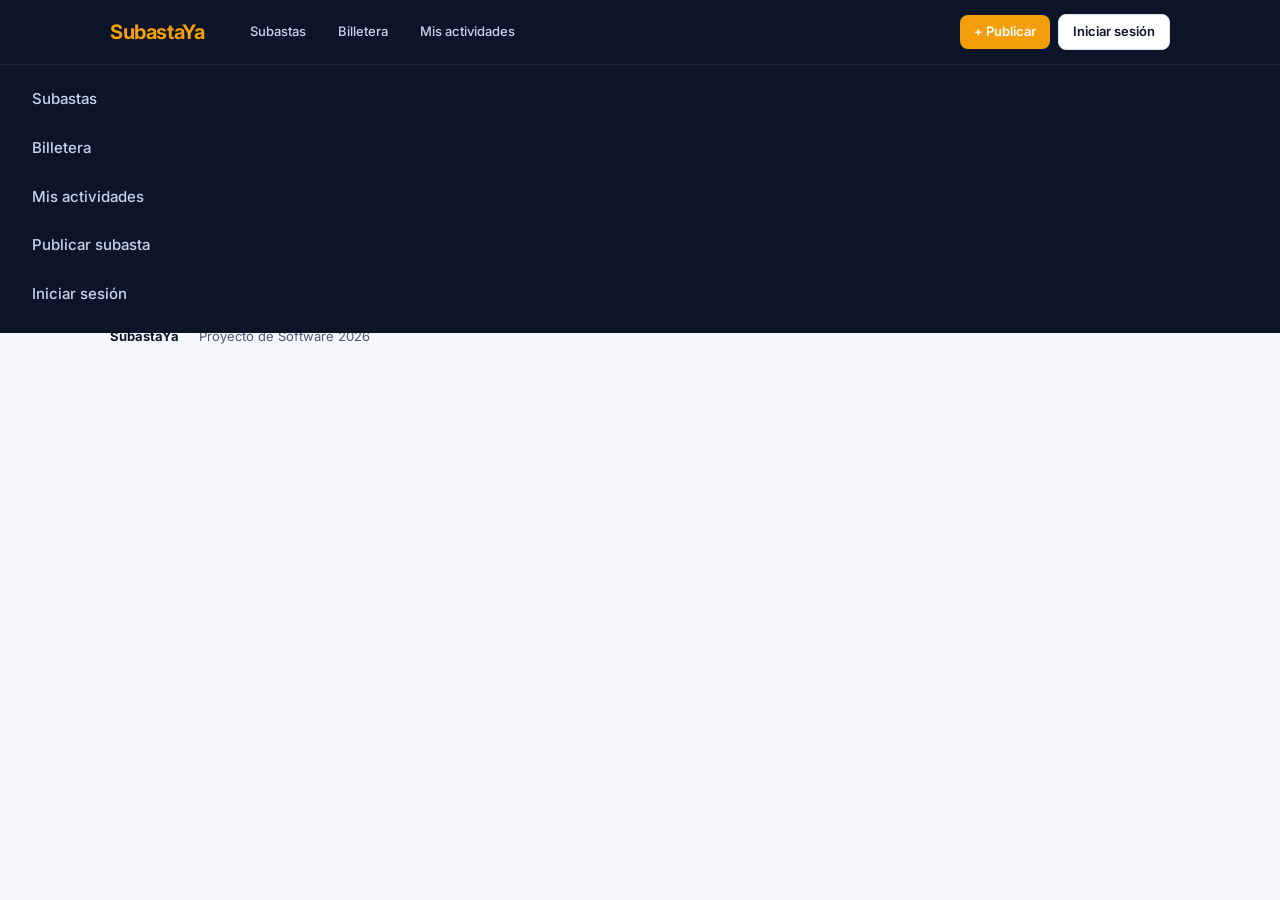
==== pages/auction-detail.html @ 017b45a2 "feat(T0): setup base — estructura de carpetas, estilos globales y servicios - styles/variables.css: " ====
<!DOCTYPE html>
<html lang="es">
<head>
  <meta charset="UTF-8">
  <meta name="viewport" content="width=device-width, initial-scale=1.0">
  <title>Subasta — SubastaYa</title>
  <link rel="stylesheet" href="../styles/variables.css">
  <link rel="stylesheet" href="../styles/global.css">
  <link rel="stylesheet" href="../styles/components.css">
  <link rel="stylesheet" href="../styles/layout.css">
</head>
<body>
  <div id="app-header"></div>
  <main class="page-content">
    <p class="estado-carga">Cargando subasta… (T2)</p>
  </main>
  <div id="app-footer"></div>
  <script src="../components/layout.js" type="module"></script>
</body>
</html>
---- styles/variables.css ----
:root {
  /* ── Colores principales ─────────────────────────── */
  --color-primary:        #F59E0B;
  --color-primary-hover:  #D97706;
  --color-primary-text:   #FFFFFF;

  /* ── Header ──────────────────────────────────────── */
  --color-header:         #0C1527;
  --color-header-text:    #FFFFFF;
  --color-header-link:    #C8D3F0;

  /* ── Fondo y superficies ─────────────────────────── */
  --color-bg:             #F6F8FD;
  --color-surface:        #FFFFFF;
  --color-surface-2:      #F0F3FC;

  /* ── Texto ───────────────────────────────────────── */
  --color-text:           #0C1527;
  --color-text-muted:     #4A5778;
  --color-text-light:     #8C99BC;

  /* ── Bordes ──────────────────────────────────────── */
  --color-border:         #DDE3F0;
  --color-border-hi:      #B8C4E0;

  /* ── Estados ─────────────────────────────────────── */
  --color-success:        #059669;
  --color-success-bg:     #ECFDF5;
  --color-error:          #DC2626;
  --color-error-bg:       #FEF2F2;
  --color-warning:        #D97706;
  --color-warning-bg:     #FFFBEB;

  /* ── Tipografía ──────────────────────────────────── */
  --font-sans:            'Inter', system-ui, sans-serif;
  --font-size-sm:         13px;
  --font-size-base:       15px;
  --font-size-lg:         18px;
  --font-size-xl:         22px;

  /* ── Formas y sombras ────────────────────────────── */
  --radius:               8px;
  --radius-lg:            12px;
  --radius-full:          9999px;
  --shadow:               0 2px 8px rgba(0, 0, 0, .08);
  --shadow-lg:            0 4px 20px rgba(0, 0, 0, .12);

  /* ── Layout ──────────────────────────────────────── */
  --max-width:            1100px;
  --header-height:        64px;
  --page-padding:         20px;
}
---- styles/global.css ----
@import url('https://fonts.googleapis.com/css2?family=Inter:wght@400;500;600;700&display=swap');

/* ── Reset ───────────────────────────────────────────── */
*, *::before, *::after {
  box-sizing: border-box;
  margin: 0;
  padding: 0;
}

/* ── Base ────────────────────────────────────────────── */
body {
  font-family:    var(--font-sans);
  font-size:      var(--font-size-base);
  background:     var(--color-bg);
  color:          var(--color-text);
  line-height:    1.65;
  min-height:     100vh;
}

a {
  color: var(--color-primary);
  text-decoration: none;
}
a:hover { text-decoration: underline; }

img { max-width: 100%; display: block; }

ul, ol { list-style: none; }

/* ── Contenedor de página ────────────────────────────── */
.page-content {
  max-width:      var(--max-width);
  margin-inline:  auto;
  padding-inline: var(--page-padding);
  padding-block:  32px 64px;
  /* Espacio para el header fijo */
  padding-top:    calc(var(--header-height) + 32px);
}

/* ── Títulos ─────────────────────────────────────────── */
h1 { font-size: var(--font-size-xl); font-weight: 700; line-height: 1.2; }
h2 { font-size: var(--font-size-lg); font-weight: 600; line-height: 1.3; }
h3 { font-size: var(--font-size-base); font-weight: 600; }

/* ── Grillas de cards ────────────────────────────────── */
.card-grid {
  display: grid;
  grid-template-columns: repeat(auto-fill, minmax(280px, 1fr));
  gap: 20px;
}

/* ── Card genérica ───────────────────────────────────── */
.card {
  background:    var(--color-surface);
  border:        1px solid var(--color-border);
  border-radius: var(--radius-lg);
  padding:       20px;
  box-shadow:    var(--shadow);
}

/* ── Mensaje de carga / vacío ────────────────────────── */
.estado-carga {
  text-align: center;
  padding: 60px 20px;
  color: var(--color-text-muted);
}

/* ── Responsive ──────────────────────────────────────── */
@media (max-width: 600px) {
  .card-grid {
    grid-template-columns: 1fr;
  }
  .page-content {
    padding-inline: 16px;
  }
}
---- styles/components.css ----
/* ════════════════════════════════════════════════════
   components.css — Estilos estándar de componentes UI
   Para cambiar el diseño de botones/inputs de TODA la
   app, modificá este archivo.
   ════════════════════════════════════════════════════ */

/* ── Botones ─────────────────────────────────────────── */
.btn {
  display:       inline-flex;
  align-items:   center;
  gap:           8px;
  padding:       10px 20px;
  border-radius: var(--radius);
  font-family:   var(--font-sans);
  font-size:     var(--font-size-base);
  font-weight:   600;
  cursor:        pointer;
  border:        none;
  transition:    background .15s, transform .1s;
  white-space:   nowrap;
}
.btn:active { transform: scale(.98); }

.btn-primary {
  background: var(--color-primary);
  color:      var(--color-primary-text);
}
.btn-primary:hover { background: var(--color-primary-hover); }

.btn-secondary {
  background: var(--color-surface);
  color:      var(--color-text);
  border:     1px solid var(--color-border);
}
.btn-secondary:hover { background: var(--color-surface-2); }

.btn-danger {
  background: var(--color-error);
  color:      #fff;
}

.btn-sm {
  padding:   6px 14px;
  font-size: var(--font-size-sm);
}

.btn-full { width: 100%; justify-content: center; }

/* ── Inputs y formularios ────────────────────────────── */
.form-group {
  display:        flex;
  flex-direction: column;
  gap:            6px;
  margin-bottom:  16px;
}

label {
  font-size:   var(--font-size-sm);
  font-weight: 600;
  color:       var(--color-text);
}

input,
select,
textarea {
  width:         100%;
  padding:       10px 12px;
  border:        1px solid var(--color-border);
  border-radius: var(--radius);
  font-family:   var(--font-sans);
  font-size:     var(--font-size-base);
  color:         var(--color-text);
  background:    var(--color-surface);
  transition:    border-color .15s;
}
input:focus,
select:focus,
textarea:focus {
  outline:      none;
  border-color: var(--color-primary);
}
input::placeholder { color: var(--color-text-light); }

textarea { resize: vertical; min-height: 100px; }

.form-error {
  font-size: var(--font-size-sm);
  color:     var(--color-error);
}

/* ── Badges / pills ──────────────────────────────────── */
.badge {
  display:       inline-block;
  padding:       3px 10px;
  border-radius: var(--radius-full);
  font-size:     12px;
  font-weight:   600;
}
.badge-activa    { background: #DCFCE7; color: #166534; }
.badge-programada{ background: #DBEAFE; color: #1E40AF; }
.badge-finalizada{ background: var(--color-surface-2); color: var(--color-text-muted); }
.badge-desierta  { background: #FEF3C7; color: #92400E; }

/* ── Alertas ─────────────────────────────────────────── */
.alerta {
  padding:       12px 16px;
  border-radius: var(--radius);
  font-size:     var(--font-size-sm);
  border:        1px solid;
  margin-bottom: 16px;
}
.alerta-error   { background: var(--color-error-bg);   color: var(--color-error);   border-color: #FECACA; }
.alerta-success { background: var(--color-success-bg); color: var(--color-success); border-color: #A7F3D0; }
.alerta-warning { background: var(--color-warning-bg); color: var(--color-warning); border-color: #FDE68A; }

/* ── Divisor ─────────────────────────────────────────── */
.divider {
  border: none;
  border-top: 1px solid var(--color-border);
  margin-block: 24px;
}

/* ── Spinner de carga ────────────────────────────────── */
.spinner {
  width:  28px;
  height: 28px;
  border: 3px solid var(--color-border);
  border-top-color: var(--color-primary);
  border-radius: 50%;
  animation: spin .7s linear infinite;
  margin-inline: auto;
}
@keyframes spin { to { transform: rotate(360deg); } }
---- styles/layout.css ----
/* ════════════════════════════════════════════════════
   layout.css — Estilos del header y footer globales
   Se importa en cada página junto con global.css
   ════════════════════════════════════════════════════ */

/* ── Header ──────────────────────────────────────────── */
.main-header {
  position:   fixed;
  top:        0;
  left:       0;
  right:      0;
  z-index:    100;
  background: var(--color-header);
  height:     var(--header-height);
  box-shadow: 0 1px 8px rgba(0,0,0,.2);
}

.main-header__inner {
  max-width:      var(--max-width);
  margin-inline:  auto;
  padding-inline: var(--page-padding);
  height:         100%;
  display:        flex;
  align-items:    center;
  gap:            24px;
}

.main-header__logo {
  font-size:   20px;
  font-weight: 700;
  color:       var(--color-primary) !important;
  text-decoration: none !important;
  letter-spacing: -.02em;
  margin-right: 8px;
}

.main-header__nav {
  display: flex;
  gap:     4px;
  flex:    1;
}

.main-header__nav a {
  padding:       8px 14px;
  border-radius: var(--radius);
  color:         var(--color-header-link);
  font-size:     var(--font-size-sm);
  font-weight:   500;
  text-decoration: none;
  transition:    background .15s, color .15s;
}
.main-header__nav a:hover,
.main-header__nav a.active {
  background: rgba(255,255,255,.1);
  color:      #fff;
  text-decoration: none;
}

.main-header__actions {
  display:    flex;
  align-items: center;
  gap:        8px;
}

/* Hamburguesa — oculto en desktop */
.main-header__burger {
  display:        none;
  flex-direction: column;
  gap:            5px;
  background:     none;
  border:         none;
  cursor:         pointer;
  padding:        4px;
  margin-left:    auto;
}
.main-header__burger span {
  display:       block;
  width:         22px;
  height:        2px;
  background:    var(--color-header-link);
  border-radius: 2px;
}

/* Menú mobile */
.main-header__mobile-nav {
  background:     var(--color-header);
  padding:        12px 20px 16px;
  display:        flex;
  flex-direction: column;
  gap:            4px;
  border-top:     1px solid rgba(255,255,255,.08);
}
.main-header__mobile-nav a {
  padding:       10px 12px;
  border-radius: var(--radius);
  color:         var(--color-header-link);
  font-weight:   500;
  text-decoration: none;
}
.main-header__mobile-nav a:hover {
  background: rgba(255,255,255,.08);
  color: #fff;
  text-decoration: none;
}

/* ── Footer ──────────────────────────────────────────── */
.main-footer {
  border-top:  1px solid var(--color-border);
  margin-top:  auto;
}
.main-footer__inner {
  max-width:      var(--max-width);
  margin-inline:  auto;
  padding-inline: var(--page-padding);
  padding-block:  20px;
  display:        flex;
  align-items:    center;
  gap:            8px;
  font-size:      var(--font-size-sm);
  color:          var(--color-text-muted);
}
.main-footer__brand { font-weight: 700; color: var(--color-text); }
.main-footer__sep   { color: var(--color-border); }

/* ── Responsive ──────────────────────────────────────── */
@media (max-width: 640px) {
  .main-header {
    height: auto;
    min-height: var(--header-height);
  }
  .main-header__nav,
  .main-header__actions {
    display: none;
  }
  .main-header__burger {
    display: flex;
  }
  .main-header__inner {
    flex-wrap: wrap;
    padding-block: 14px;
  }
  .page-content {
    padding-top: calc(var(--header-height) + 16px);
  }
}
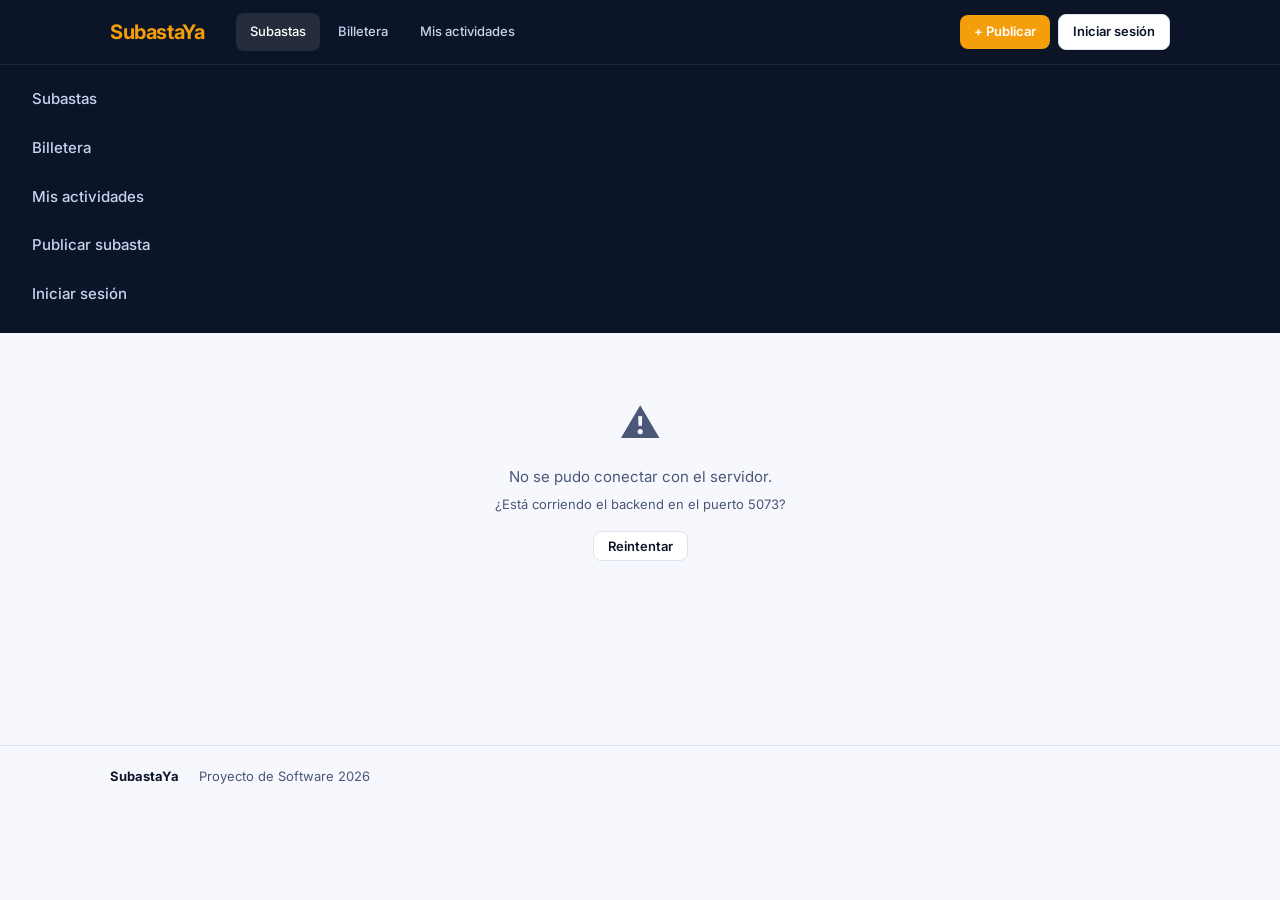
==== commit 7efbc78d: "feat(T2): detalle de subasta — puja en tiempo real, timer y anti-sniping - pages/auction-detail.html" ====
--- a/pages/auction-detail.html
+++ b/pages/auction-detail.html
@@ -8,13 +8,129 @@
   <link rel="stylesheet" href="../styles/global.css">
   <link rel="stylesheet" href="../styles/components.css">
   <link rel="stylesheet" href="../styles/layout.css">
+  <link rel="stylesheet" href="../styles/auction-detail.css">
 </head>
 <body>
+
   <div id="app-header"></div>
+
   <main class="page-content">
-    <p class="estado-carga">Cargando subasta… (T2)</p>
+
+    <!-- Spinner inicial -->
+    <div id="estado-carga" class="estado-carga">
+      <div class="spinner"></div>
+    </div>
+
+    <!-- Contenido principal (oculto hasta que carga) -->
+    <div id="auction-content" hidden>
+
+      <!-- Breadcrumb -->
+      <nav class="breadcrumb" aria-label="Navegación">
+        <a href="../index.html">Inicio</a>
+        <span class="breadcrumb__sep">›</span>
+        <span id="breadcrumb-titulo">Subasta</span>
+      </nav>
+
+      <!-- Grid: imagen izquierda, panel derecho -->
+      <div class="detalle-grid">
+
+        <!-- Imagen -->
+        <div class="detalle-imagen">
+          <img id="img-subasta" src="" alt="">
+          <div id="img-fallback" class="detalle-imagen__fallback" hidden>🏷️</div>
+        </div>
+
+        <!-- Panel de info + acciones -->
+        <div class="detalle-panel">
+
+          <!-- Badges -->
+          <div class="detalle-badges">
+            <span id="badge-categoria" class="detalle-categoria"></span>
+            <span id="badge-estado" class="badge"></span>
+          </div>
+
+          <!-- Título y vendedor -->
+          <h1 id="titulo-subasta" class="detalle-titulo"></h1>
+          <p id="vendedor-info" class="detalle-vendedor"></p>
+          <p id="precio-base-info" class="detalle-vendedor" style="margin-top:-8px"></p>
+
+          <!-- Precios -->
+          <div class="precio-box">
+            <div>
+              <p class="precio-label">Oferta actual</p>
+              <p id="oferta-actual" class="precio-valor sin-ofertas">Sin ofertas</p>
+            </div>
+            <div>
+              <p class="precio-label">Pujas</p>
+              <p id="cantidad-pujas" class="precio-valor">0</p>
+            </div>
+          </div>
+
+          <!-- Próxima puja mínima (solo ACTIVA) -->
+          <div id="proxima-puja-wrap" hidden>
+            <p class="precio-label" style="margin-bottom:4px">Próxima puja mínima</p>
+            <p id="proxima-puja" class="precio-minima"></p>
+          </div>
+
+          <!-- Timer -->
+          <div id="timer-box" class="timer-box" hidden>
+            <span class="timer-icono">⏱</span>
+            <div>
+              <p id="timer-valor-grande" class="timer-valor-grande">--:--:--</p>
+              <p id="timer-subtexto" class="timer-subtexto">restantes</p>
+            </div>
+          </div>
+
+          <!-- Formulario de puja (solo ACTIVA) -->
+          <form id="form-puja" class="form-puja" hidden onsubmit="return false">
+            <h3>Hacer una puja</h3>
+            <div class="form-group">
+              <label class="form-label" for="input-comprador">Tu ID de usuario</label>
+              <input id="input-comprador" type="number" min="1" class="form-control"
+                     placeholder="Ej: 5" required>
+            </div>
+            <div class="puja-row">
+              <input id="input-monto" type="number" min="1" step="1" class="form-control"
+                     placeholder="Monto" required>
+              <button id="btn-pujar" type="button" class="btn btn-primary">Pujar →</button>
+            </div>
+            <div id="alerta-puja"></div>
+          </form>
+
+          <!-- Estado finalizado / desierto -->
+          <div id="estado-finalizado" class="estado-finalizado" hidden>
+            <p id="fin-estado"></p>
+            <p id="fin-ganador" class="ganador"></p>
+          </div>
+
+        </div><!-- /detalle-panel -->
+      </div><!-- /detalle-grid -->
+
+      <!-- Sección inferior: descripción + historial -->
+      <div class="detalle-bottom">
+
+        <section class="detalle-descripcion">
+          <h2>Descripción</h2>
+          <p id="descripcion-subasta"></p>
+        </section>
+
+        <section class="detalle-historial">
+          <h2>Historial de pujas</h2>
+          <div id="historial-lista" class="historial-lista">
+            <p class="historial-vacio">Todavía no hay pujas.</p>
+          </div>
+        </section>
+
+      </div><!-- /detalle-bottom -->
+
+    </div><!-- /auction-content -->
+
   </main>
+
   <div id="app-footer"></div>
+
   <script src="../components/layout.js" type="module"></script>
+  <script src="../scripts/auction-detail.js" type="module"></script>
+
 </body>
 </html>
--- a/styles/auction-detail.css
+++ b/styles/auction-detail.css
@@ -0,0 +1,259 @@
+/* ════════════════════════════════════════════════════
+   auction-detail.css — Sala de subasta (T2)
+   ════════════════════════════════════════════════════ */
+
+/* ── Breadcrumb ───────────────────────────────────────── */
+.breadcrumb {
+  display:     flex;
+  align-items: center;
+  gap:         8px;
+  font-size:   var(--font-size-sm);
+  color:       var(--color-text-muted);
+  margin-bottom: 24px;
+}
+.breadcrumb a { color: var(--color-text-muted); }
+.breadcrumb a:hover { color: var(--color-primary); text-decoration: none; }
+.breadcrumb__sep { color: var(--color-border); }
+
+/* ── Grid principal (imagen + panel) ──────────────────── */
+.detalle-grid {
+  display:   grid;
+  grid-template-columns: 1fr 420px;
+  gap:       32px;
+  align-items: start;
+  margin-bottom: 40px;
+}
+
+/* ── Imagen ───────────────────────────────────────────── */
+.detalle-imagen {
+  position:      sticky;
+  top:           calc(var(--header-height) + 20px);
+  border-radius: var(--radius-lg);
+  overflow:      hidden;
+  aspect-ratio:  4/3;
+  background:    var(--color-surface-2);
+}
+.detalle-imagen img {
+  width:      100%;
+  height:     100%;
+  object-fit: cover;
+}
+.detalle-imagen__fallback {
+  display:         flex;
+  align-items:     center;
+  justify-content: center;
+  width:  100%;
+  height: 100%;
+  font-size: 80px;
+}
+
+/* ── Panel derecho ────────────────────────────────────── */
+.detalle-panel {
+  display:        flex;
+  flex-direction: column;
+  gap:            20px;
+}
+
+.detalle-badges {
+  display:    flex;
+  align-items: center;
+  gap:        8px;
+  flex-wrap:  wrap;
+}
+.detalle-categoria {
+  font-size:   var(--font-size-sm);
+  font-weight: 600;
+  color:       var(--color-primary);
+  text-transform: uppercase;
+  letter-spacing: .06em;
+}
+.detalle-titulo {
+  font-size:   clamp(20px, 3vw, 28px);
+  font-weight: 700;
+  line-height: 1.2;
+  color:       var(--color-text);
+  text-wrap:   balance;
+}
+.detalle-vendedor {
+  font-size: var(--font-size-sm);
+  color:     var(--color-text-muted);
+}
+
+/* ── Caja de precios ──────────────────────────────────── */
+.precio-box {
+  background:    var(--color-surface);
+  border:        1px solid var(--color-border);
+  border-radius: var(--radius-lg);
+  padding:       20px;
+  display:       grid;
+  grid-template-columns: 1fr 1fr;
+  gap:           16px;
+}
+.precio-label {
+  font-size:      var(--font-size-sm);
+  color:          var(--color-text-muted);
+  text-transform: uppercase;
+  letter-spacing: .06em;
+  margin-bottom:  4px;
+}
+.precio-valor {
+  font-size:            28px;
+  font-weight:          700;
+  color:                var(--color-text);
+  font-variant-numeric: tabular-nums;
+  line-height:          1;
+}
+.precio-valor.sin-ofertas {
+  font-size:   var(--font-size-base);
+  font-weight: 400;
+  color:       var(--color-text-muted);
+}
+.precio-minima {
+  font-size:            var(--font-size-lg);
+  font-weight:          600;
+  color:                var(--color-primary);
+  font-variant-numeric: tabular-nums;
+}
+
+/* ── Timer ────────────────────────────────────────────── */
+.timer-box {
+  display:         flex;
+  align-items:     center;
+  justify-content: center;
+  gap:             10px;
+  background:      var(--color-surface);
+  border:          1px solid var(--color-border);
+  border-radius:   var(--radius-lg);
+  padding:         16px 20px;
+}
+.timer-icono { font-size: 20px; }
+.timer-valor-grande {
+  font-size:            36px;
+  font-weight:          700;
+  font-variant-numeric: tabular-nums;
+  color:                var(--color-text);
+  letter-spacing:       .04em;
+}
+.timer-valor-grande.urgente { color: var(--color-error); }
+.timer-subtexto {
+  font-size: var(--font-size-sm);
+  color:     var(--color-text-muted);
+}
+
+/* ── Formulario de puja ───────────────────────────────── */
+.form-puja {
+  background:    var(--color-surface);
+  border:        1px solid var(--color-border);
+  border-radius: var(--radius-lg);
+  padding:       20px;
+  display:       flex;
+  flex-direction: column;
+  gap:           12px;
+}
+.form-puja h3 {
+  font-size:   var(--font-size-base);
+  font-weight: 600;
+  color:       var(--color-text);
+}
+.puja-row {
+  display: flex;
+  gap:     8px;
+}
+.puja-row input { flex: 1; }
+
+/* ── Toast de extensión anti-sniping ─────────────────── */
+.toast {
+  position:      fixed;
+  bottom:        24px;
+  left:          50%;
+  transform:     translateX(-50%);
+  background:    #1E3A5F;
+  color:         #fff;
+  padding:       12px 24px;
+  border-radius: var(--radius-full);
+  font-size:     var(--font-size-sm);
+  font-weight:   600;
+  box-shadow:    var(--shadow-lg);
+  z-index:       200;
+  white-space:   nowrap;
+  animation:     toast-in .3s ease;
+}
+@keyframes toast-in {
+  from { opacity: 0; transform: translateX(-50%) translateY(12px); }
+  to   { opacity: 1; transform: translateX(-50%) translateY(0);    }
+}
+
+/* ── Estado finalizado ────────────────────────────────── */
+.estado-finalizado {
+  background:    var(--color-surface);
+  border:        1px solid var(--color-border);
+  border-radius: var(--radius-lg);
+  padding:       20px;
+  text-align:    center;
+  color:         var(--color-text-muted);
+}
+.estado-finalizado .ganador {
+  font-size:   var(--font-size-lg);
+  font-weight: 700;
+  color:       var(--color-success);
+  margin-top:  8px;
+}
+
+/* ── Sección inferior (descripción + historial) ───────── */
+.detalle-bottom {
+  display: grid;
+  grid-template-columns: 1fr 1fr;
+  gap:     32px;
+}
+.detalle-bottom h2 {
+  font-size:     var(--font-size-base);
+  font-weight:   600;
+  margin-bottom: 12px;
+  padding-bottom: 10px;
+  border-bottom: 1px solid var(--color-border);
+}
+.detalle-descripcion p {
+  color:       var(--color-text-muted);
+  line-height: 1.7;
+  white-space: pre-wrap;
+}
+
+/* ── Historial de pujas ───────────────────────────────── */
+.historial-lista {
+  display:        flex;
+  flex-direction: column;
+  gap:            1px;
+}
+.puja-item {
+  display:         flex;
+  align-items:     center;
+  justify-content: space-between;
+  padding:         10px 0;
+  border-bottom:   1px solid var(--color-border);
+  font-size:       var(--font-size-sm);
+}
+.puja-item:last-child { border-bottom: none; }
+.puja-monto {
+  font-weight:          700;
+  font-variant-numeric: tabular-nums;
+  color:                var(--color-text);
+}
+.puja-item.primera .puja-monto { color: var(--color-primary); }
+.puja-postor { color: var(--color-text-muted); }
+.puja-fecha  { color: var(--color-text-light); font-size: 11px; }
+.historial-vacio {
+  color:     var(--color-text-muted);
+  font-size: var(--font-size-sm);
+  padding:   16px 0;
+}
+
+/* ── Responsive ───────────────────────────────────────── */
+@media (max-width: 860px) {
+  .detalle-grid   { grid-template-columns: 1fr; }
+  .detalle-imagen { position: static; aspect-ratio: 16/9; }
+  .detalle-bottom { grid-template-columns: 1fr; }
+}
+@media (max-width: 480px) {
+  .precio-box { grid-template-columns: 1fr; }
+  .puja-row   { flex-direction: column; }
+}
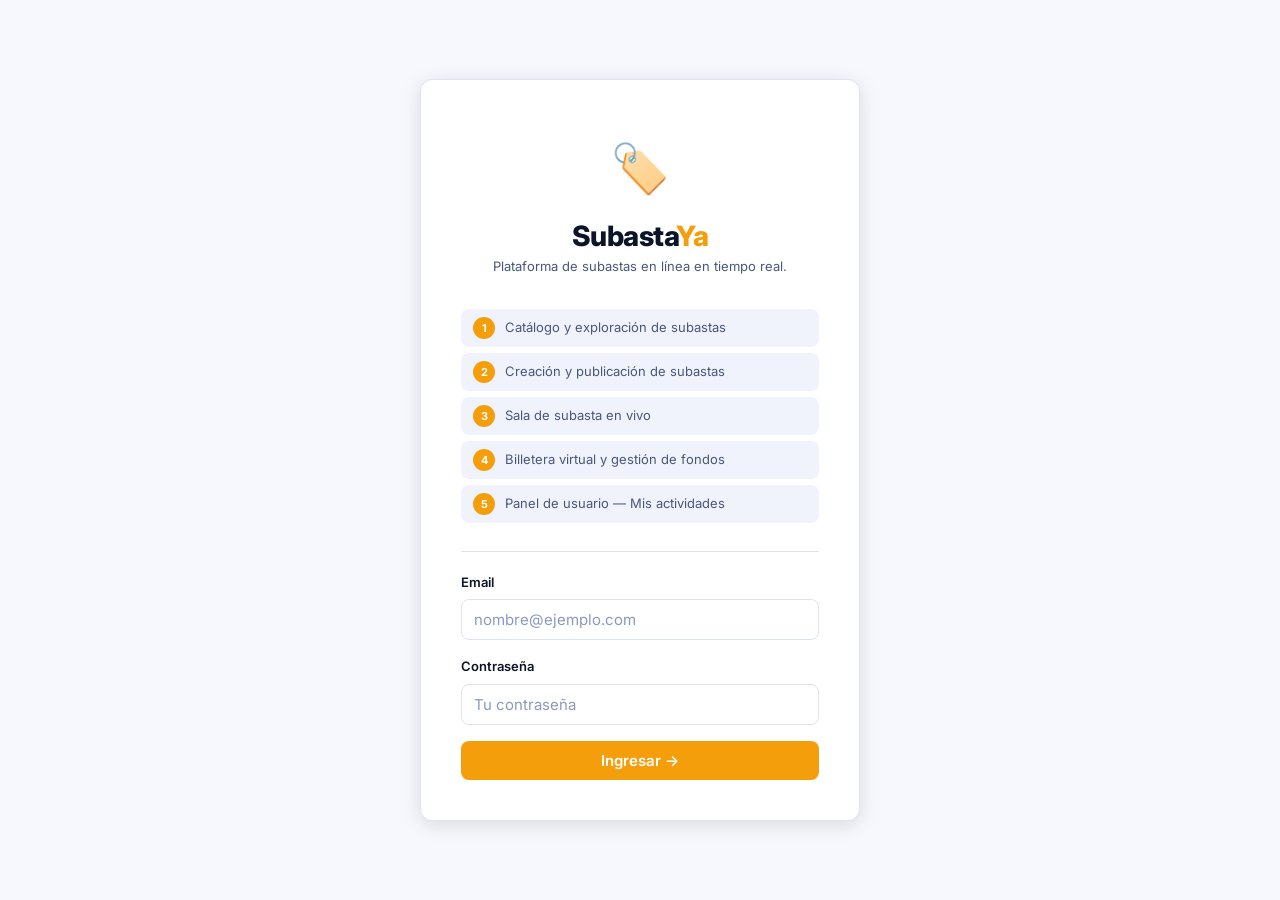
==== commit aca5362c: "SCRUM-16: autenticacion JWT + sesion desde localStorage en todo el frontend - Login con email + pass" ====
--- a/pages/auction-detail.html
+++ b/pages/auction-detail.html
@@ -84,11 +84,6 @@
           <!-- Formulario de puja (solo ACTIVA) -->
           <form id="form-puja" class="form-puja" hidden onsubmit="return false">
             <h3>Hacer una puja</h3>
-            <div class="form-group">
-              <label class="form-label" for="input-comprador">Tu ID de usuario</label>
-              <input id="input-comprador" type="number" min="1" class="form-control"
-                     placeholder="Ej: 5" required>
-            </div>
             <div class="puja-row">
               <input id="input-monto" type="number" min="1" step="1" class="form-control"
                      placeholder="Monto" required>
--- a/styles/global.css
+++ b/styles/global.css
@@ -6,6 +6,8 @@
   margin: 0;
   padding: 0;
 }
+
+[hidden] { display: none !important; }
 
 /* ── Base ────────────────────────────────────────────── */
 body {
--- a/styles/components.css
+++ b/styles/components.css
@@ -83,9 +83,34 @@
 
 textarea { resize: vertical; min-height: 100px; }
 
+.form-label {
+  font-size:   var(--font-size-sm);
+  font-weight: 600;
+  color:       var(--color-text);
+}
+.form-hint {
+  font-size: var(--font-size-sm);
+  color:     var(--color-text-muted);
+}
+.form-required { color: var(--color-error); }
 .form-error {
   font-size: var(--font-size-sm);
   color:     var(--color-error);
+}
+.form-control {
+  width:         100%;
+  padding:       10px 12px;
+  border:        1px solid var(--color-border);
+  border-radius: var(--radius);
+  font-family:   var(--font-sans);
+  font-size:     var(--font-size-base);
+  color:         var(--color-text);
+  background:    var(--color-surface);
+  transition:    border-color .15s;
+}
+.form-control:focus {
+  outline:      none;
+  border-color: var(--color-primary);
 }
 
 /* ── Badges / pills ──────────────────────────────────── */
--- a/styles/layout.css
+++ b/styles/layout.css
@@ -103,6 +103,21 @@
   text-decoration: none;
 }
 
+/* ── Usuario en header ────────────────────────────────── */
+.header-usuario {
+  display:     flex;
+  align-items: center;
+  gap:         8px;
+}
+.header-usuario__email {
+  font-size:     var(--font-size-sm);
+  color:         var(--color-header-link);
+  max-width:     160px;
+  overflow:      hidden;
+  text-overflow: ellipsis;
+  white-space:   nowrap;
+}
+
 /* ── Footer ──────────────────────────────────────────── */
 .main-footer {
   border-top:  1px solid var(--color-border);
